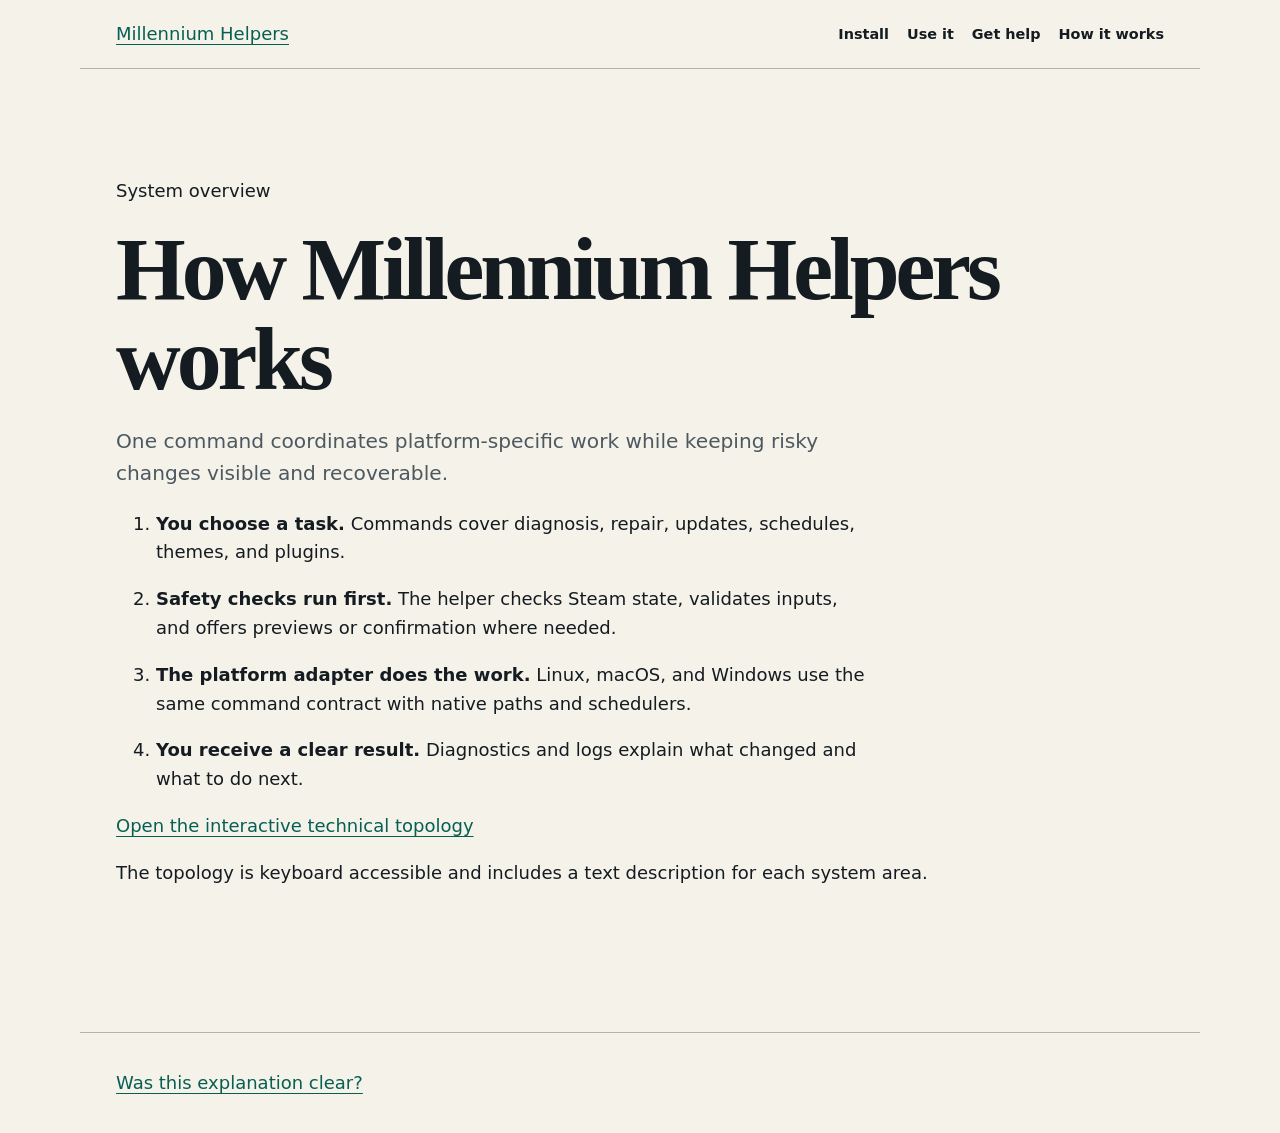
==== site/architecture/index.html @ 3569ba00 "feat(pages): add task-oriented user guides" ====
<!doctype html><html lang="en"><head><meta charset="utf-8"><meta name="viewport" content="width=device-width,initial-scale=1"><meta name="description" content="A plain-language introduction to how Millennium Helpers works."><meta property="og:title" content="How Millennium Helpers works"><meta property="og:description" content="Understand the command, safety, platform, and release layers before opening the technical map."><meta property="og:image" content="https://bolens.github.io/millennium-helpers/assets/og.png"><title>How it works | Millennium Helpers</title><link rel="icon" href="../assets/favicon.png"><link rel="stylesheet" href="../assets/site.css"><link rel="stylesheet" href="../assets/millennium.css"><script src="../assets/site.js" defer></script></head><body data-root="../"><a class="skip-link" href="#main">Skip to content</a><header class="docs-header"><a href="../">Millennium Helpers</a><nav aria-label="Primary"><a href="../install/">Install</a><a href="../guide/">Use it</a><a href="../help/">Get help</a><a aria-current="page" href="./">How it works</a></nav></header><main id="main" class="docs-main"><p class="eyebrow">System overview</p><h1>How Millennium Helpers works</h1><p class="lede">One command coordinates platform-specific work while keeping risky changes visible and recoverable.</p><ol class="architecture-steps"><li><strong>You choose a task.</strong> Commands cover diagnosis, repair, updates, schedules, themes, and plugins.</li><li><strong>Safety checks run first.</strong> The helper checks Steam state, validates inputs, and offers previews or confirmation where needed.</li><li><strong>The platform adapter does the work.</strong> Linux, macOS, and Windows use the same command contract with native paths and schedulers.</li><li><strong>You receive a clear result.</strong> Diagnostics and logs explain what changed and what to do next.</li></ol><p><a class="button" href="../docs/architecture/millennium-helpers.html">Open the interactive technical topology</a></p><p>The topology is keyboard accessible and includes a text description for each system area.</p></main><footer><a href="https://github.com/bolens/millennium-helpers/issues/new?title=Pages%20feedback%3A%20Architecture&amp;body=What%20was%20unclear%3F%20">Was this explanation clear?</a></footer></body></html>
---- site/assets/site.css ----
:root{--guide-bg:#f5f2e9;--guide-card:#fffdf7;--guide-ink:#141b21;--guide-muted:#4d5960;--guide-line:#b9b3a5;--guide-accent:#075f53;--guide-focus:#006dff;--guide-code:#0b1115;--guide-code-text:#f7f4e9;color-scheme:light;font-family:Inter,ui-sans-serif,system-ui,-apple-system,BlinkMacSystemFont,"Segoe UI",sans-serif;font-size:18px;line-height:1.6}*{box-sizing:border-box}html{scroll-behavior:smooth}body{margin:0;background:var(--guide-bg);color:var(--guide-ink)}a{color:var(--guide-accent);text-underline-offset:.2em}a:hover{text-decoration-thickness:3px}a:focus-visible,button:focus-visible,input:focus-visible,pre:focus-visible{outline:4px solid var(--guide-focus);outline-offset:3px}.sr-only{position:absolute!important;width:1px;height:1px;padding:0;margin:-1px;overflow:hidden;clip:rect(0,0,0,0);white-space:nowrap;border:0}.skip-link{position:fixed;z-index:20;left:1rem;top:1rem;transform:translateY(-180%);background:#fff;color:#000;padding:.6rem 1rem;font-weight:800}.skip-link:focus{transform:none}.docs-header{max-width:1120px;margin:auto;padding:1.1rem 2rem;display:flex;align-items:center;justify-content:space-between;border-bottom:1px solid var(--guide-line)}.docs-brand{color:var(--guide-ink);font-weight:900;text-decoration:none}.docs-nav{display:flex;align-items:center;gap:1rem}.docs-nav a{color:var(--guide-ink);font-size:.8rem;font-weight:750;text-decoration:none}.docs-search{display:flex}.docs-search input{width:10rem;border:1px solid var(--guide-line);background:var(--guide-card);color:var(--guide-ink);padding:.45rem .6rem}.docs-search button,.platform-picker button,.copy-button{border:2px solid var(--guide-ink);background:var(--guide-ink);color:#fff;font:inherit;font-size:.75rem;font-weight:850;padding:.4rem .7rem;cursor:pointer}.page-main{max-width:1120px;margin:auto;padding:5rem 2rem 7rem}.breadcrumbs{font-size:.78rem;margin-bottom:2rem}.page-hero{max-width:800px;margin-bottom:4rem}.page-kicker{text-transform:uppercase;letter-spacing:.15em;font-size:.7rem;font-weight:900;color:var(--guide-accent)}.page-hero h1{font-family:Georgia,"Times New Roman",serif;font-size:clamp(3rem,7vw,6rem);line-height:.95;letter-spacing:-.055em;margin:.3rem 0 1.2rem}.page-hero p{font-size:1.12rem;color:var(--guide-muted)}.page-grid{display:grid;grid-template-columns:repeat(2,1fr);gap:1rem}.doc-card{background:var(--guide-card);border:1px solid var(--guide-line);padding:1.6rem}.doc-card h2,.doc-card h3{margin-top:0}.doc-card p{color:var(--guide-muted)}pre{position:relative;background:var(--guide-code);color:var(--guide-code-text);padding:1rem 4.5rem 1rem 1rem;overflow:auto;font-size:.72rem}.copy-button{position:absolute;right:.5rem;top:.5rem;border-color:#c6cdd1;background:#172128}.platform-picker{display:flex;flex-wrap:wrap;gap:.5rem;margin:1.5rem 0 2rem}.platform-picker button[aria-pressed="true"]{background:var(--guide-accent);border-color:var(--guide-accent)}[hidden]{display:none!important}.task-list{border-top:1px solid var(--guide-line)}.task{padding:1.5rem 0;border-bottom:1px solid var(--guide-line);display:grid;grid-template-columns:1fr 1fr;gap:2rem;align-items:start}.task h2{margin-top:0}.callout{margin:2rem 0;padding:1.4rem;background:var(--guide-accent);color:#fff}.callout a{color:#fff}.search-page-form{display:flex;max-width:700px}.search-page-form input{flex:1;min-width:0;padding:.8rem;border:2px solid var(--guide-ink);font:inherit}.search-page-form button{border:2px solid var(--guide-ink);background:var(--guide-ink);color:#fff;padding:.8rem 1rem;font-weight:850}.search-results{list-style:none;padding:0;margin:2rem 0}.search-results li{padding:1rem 0;border-bottom:1px solid var(--guide-line)}.search-results a{font-size:1.1rem;font-weight:850}.search-results p{margin:.25rem 0;color:var(--guide-muted)}.feedback{margin-top:4rem;padding-top:2rem;border-top:1px solid var(--guide-line);font-size:.85rem}.docs-footer{max-width:1120px;margin:auto;padding:2rem;border-top:1px solid var(--guide-line);display:flex;justify-content:space-between;gap:1rem;font-size:.78rem}.docs-footer nav{display:flex;gap:1rem}@media(max-width:850px){.docs-nav>a{display:none}.page-grid,.task{grid-template-columns:1fr}.page-main{padding-top:3rem}}@media(max-width:520px){:root{font-size:16px}.docs-header,.page-main,.docs-footer{padding-inline:1.2rem}.docs-search input{width:7rem}.page-hero h1{font-size:3.25rem}.docs-footer{flex-direction:column}}@media(prefers-reduced-motion:reduce){html{scroll-behavior:auto}*{animation:none!important;transition:none!important}}@media(prefers-color-scheme:dark){:root{color-scheme:dark;--guide-bg:#12191d;--guide-card:#192328;--guide-ink:#f6f2e8;--guide-muted:#c7d0d4;--guide-line:#58636a;--guide-accent:#66d9bd;--guide-focus:#78aaff;--guide-code:#080d10}.docs-search button,.platform-picker button,.search-page-form button{background:#f6f2e8;color:#101820}.platform-picker button[aria-pressed="true"]{background:#064f46;color:#fff}.callout{background:#064f46}}@media(forced-colors: active){*{box-shadow:none!important}.copy-button,.platform-picker button,.docs-search button,.search-page-form button{border:2px solid ButtonText}.platform-picker button[aria-pressed="true"]{outline:3px solid Highlight}.callout{border:2px solid CanvasText}.sr-only{forced-color-adjust:none}}
---- site/assets/millennium.css ----
.docs-main{max-width:1120px;margin:auto;padding:5rem 2rem 7rem}.docs-main>h1{font-family:Georgia,"Times New Roman",serif;font-size:clamp(2.8rem,7vw,5.5rem);line-height:1;letter-spacing:-.045em;margin:.4rem 0 1.2rem}.docs-main>.lede{max-width:760px;font-size:1.12rem;color:var(--guide-muted)}.docs-header>nav{display:flex;gap:1rem}.docs-header>nav a{color:var(--guide-ink);font-size:.8rem;font-weight:750;text-decoration:none}.header-search{display:flex}.header-search input{width:10rem;padding:.45rem;border:1px solid var(--guide-line)}.header-search button,.os-picker button{border:2px solid var(--guide-ink);background:var(--guide-ink);color:#fff;font:inherit;font-size:.75rem;font-weight:850;padding:.4rem .7rem}.os-picker{display:flex;gap:.5rem;margin:1.5rem 0 2rem}.os-picker button[aria-pressed="true"]{background:var(--guide-accent);border-color:var(--guide-accent)}.task-grid{display:grid;grid-template-columns:repeat(2,1fr);gap:1rem;margin:2rem 0}.task-grid article,.docs-main>section{background:var(--guide-card);border:1px solid var(--guide-line);padding:1.5rem}.docs-main pre{position:relative;background:var(--guide-code);color:var(--guide-code-text);padding:1rem 4.5rem 1rem 1rem;overflow:auto}.docs-main+footer{max-width:1120px;margin:auto;padding:2rem;border-top:1px solid var(--guide-line)}.architecture-steps{max-width:760px}.architecture-steps li{margin:1rem 0}.visually-hidden{position:absolute!important;width:1px;height:1px;padding:0;margin:-1px;overflow:hidden;clip:rect(0,0,0,0);white-space:nowrap;border:0}@media(max-width:850px){.docs-header>nav a{display:none}.task-grid{grid-template-columns:1fr}.docs-main{padding-top:3rem}}@media(max-width:520px){.docs-main{padding-inline:1.2rem}.header-search input{width:7rem}}@media(forced-colors: active){.os-picker button,.header-search button{border:2px solid ButtonText}.os-picker button[aria-pressed="true"]{outline:3px solid Highlight}}
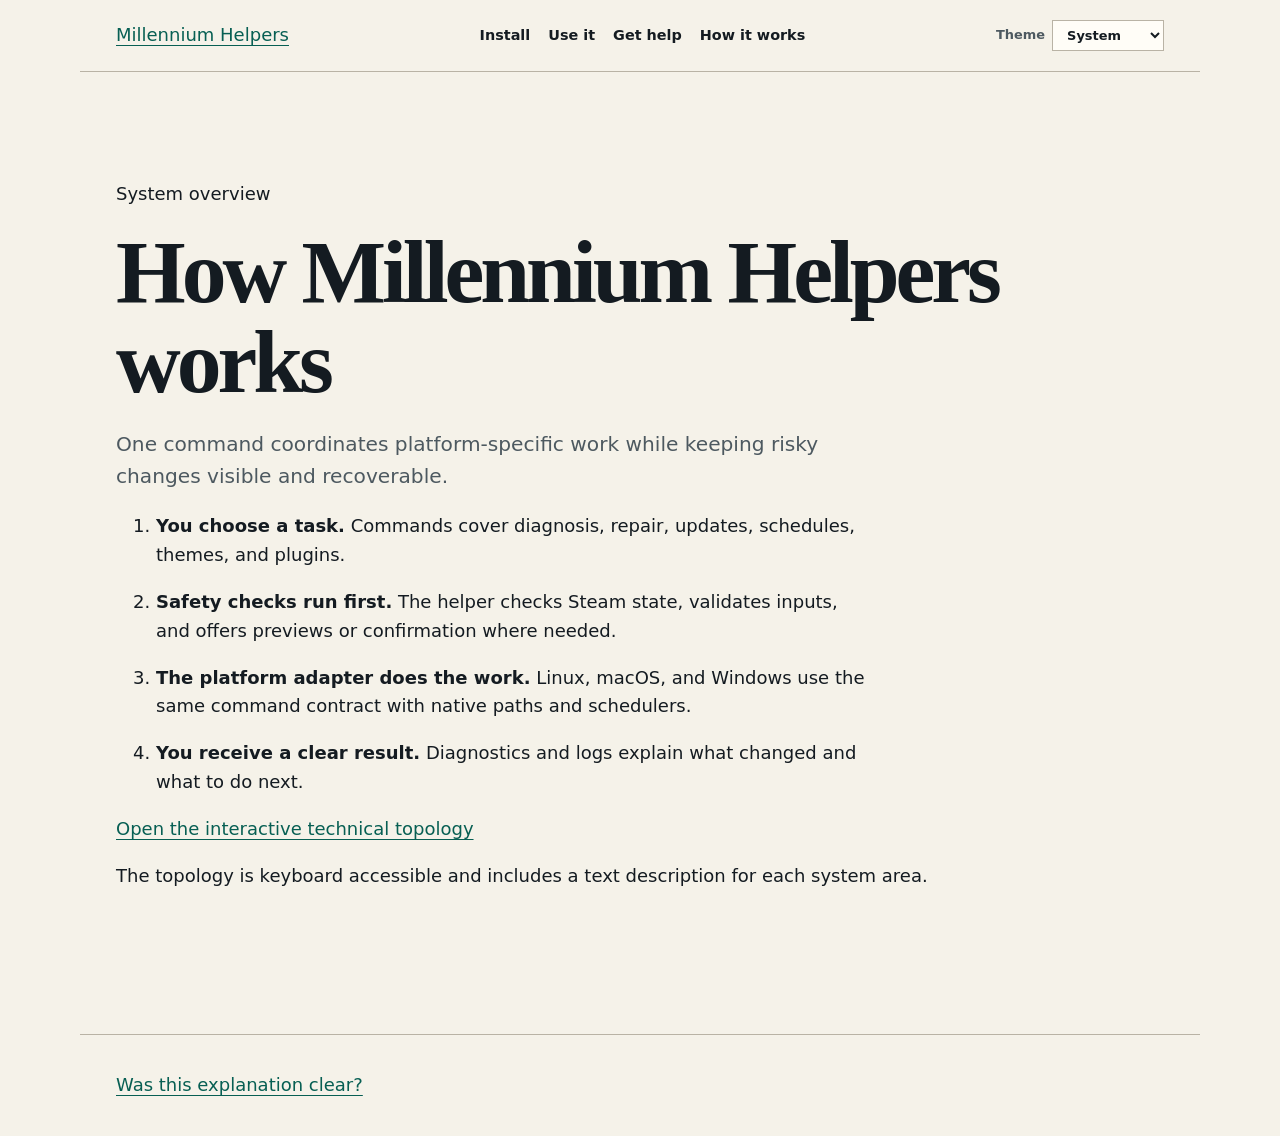
==== commit aac08ed7: "feat(pages): add adaptive color modes" ====
--- a/site/architecture/index.html
+++ b/site/architecture/index.html
@@ -1 +1,3 @@
-<!doctype html><html lang="en"><head><meta charset="utf-8"><meta name="viewport" content="width=device-width,initial-scale=1"><meta name="description" content="A plain-language introduction to how Millennium Helpers works."><meta property="og:title" content="How Millennium Helpers works"><meta property="og:description" content="Understand the command, safety, platform, and release layers before opening the technical map."><meta property="og:image" content="https://bolens.github.io/millennium-helpers/assets/og.png"><title>How it works | Millennium Helpers</title><link rel="icon" href="../assets/favicon.png"><link rel="stylesheet" href="../assets/site.css"><link rel="stylesheet" href="../assets/millennium.css"><script src="../assets/site.js" defer></script></head><body data-root="../"><a class="skip-link" href="#main">Skip to content</a><header class="docs-header"><a href="../">Millennium Helpers</a><nav aria-label="Primary"><a href="../install/">Install</a><a href="../guide/">Use it</a><a href="../help/">Get help</a><a aria-current="page" href="./">How it works</a></nav></header><main id="main" class="docs-main"><p class="eyebrow">System overview</p><h1>How Millennium Helpers works</h1><p class="lede">One command coordinates platform-specific work while keeping risky changes visible and recoverable.</p><ol class="architecture-steps"><li><strong>You choose a task.</strong> Commands cover diagnosis, repair, updates, schedules, themes, and plugins.</li><li><strong>Safety checks run first.</strong> The helper checks Steam state, validates inputs, and offers previews or confirmation where needed.</li><li><strong>The platform adapter does the work.</strong> Linux, macOS, and Windows use the same command contract with native paths and schedulers.</li><li><strong>You receive a clear result.</strong> Diagnostics and logs explain what changed and what to do next.</li></ol><p><a class="button" href="../docs/architecture/millennium-helpers.html">Open the interactive technical topology</a></p><p>The topology is keyboard accessible and includes a text description for each system area.</p></main><footer><a href="https://github.com/bolens/millennium-helpers/issues/new?title=Pages%20feedback%3A%20Architecture&amp;body=What%20was%20unclear%3F%20">Was this explanation clear?</a></footer></body></html>
+<!doctype html><html lang="en" data-color-mode-storage="millennium-site-color-mode"><head><meta charset="utf-8"><meta name="viewport" content="width=device-width,initial-scale=1"><meta name="description" content="A plain-language introduction to how Millennium Helpers works."><meta property="og:title" content="How Millennium Helpers works"><meta property="og:description" content="Understand the command, safety, platform, and release layers before opening the technical map."><meta property="og:image" content="https://bolens.github.io/millennium-helpers/assets/og.png"><title>How it works | Millennium Helpers</title><link rel="icon" href="../assets/favicon.png"><script src="../assets/theme.js"></script>
+<link rel="stylesheet" href="../assets/site.css">
+<link rel="stylesheet" href="../assets/theme-modes.css"><link rel="stylesheet" href="../assets/millennium.css"><script src="../assets/site.js" defer></script></head><body data-root="../"><a class="skip-link" href="#main">Skip to content</a><header class="docs-header"><a href="../">Millennium Helpers</a><nav aria-label="Primary"><a href="../install/">Install</a><a href="../guide/">Use it</a><a href="../help/">Get help</a><a aria-current="page" href="./">How it works</a></nav></header><main id="main" class="docs-main"><p class="eyebrow">System overview</p><h1>How Millennium Helpers works</h1><p class="lede">One command coordinates platform-specific work while keeping risky changes visible and recoverable.</p><ol class="architecture-steps"><li><strong>You choose a task.</strong> Commands cover diagnosis, repair, updates, schedules, themes, and plugins.</li><li><strong>Safety checks run first.</strong> The helper checks Steam state, validates inputs, and offers previews or confirmation where needed.</li><li><strong>The platform adapter does the work.</strong> Linux, macOS, and Windows use the same command contract with native paths and schedulers.</li><li><strong>You receive a clear result.</strong> Diagnostics and logs explain what changed and what to do next.</li></ol><p><a class="button" href="../docs/architecture/millennium-helpers.html">Open the interactive technical topology</a></p><p>The topology is keyboard accessible and includes a text description for each system area.</p></main><footer><a href="https://github.com/bolens/millennium-helpers/issues/new?title=Pages%20feedback%3A%20Architecture&amp;body=What%20was%20unclear%3F%20">Was this explanation clear?</a></footer></body></html>
--- a/site/assets/site.css
+++ b/site/assets/site.css
@@ -1 +1 @@
-:root{--guide-bg:#f5f2e9;--guide-card:#fffdf7;--guide-ink:#141b21;--guide-muted:#4d5960;--guide-line:#b9b3a5;--guide-accent:#075f53;--guide-focus:#006dff;--guide-code:#0b1115;--guide-code-text:#f7f4e9;color-scheme:light;font-family:Inter,ui-sans-serif,system-ui,-apple-system,BlinkMacSystemFont,"Segoe UI",sans-serif;font-size:18px;line-height:1.6}*{box-sizing:border-box}html{scroll-behavior:smooth}body{margin:0;background:var(--guide-bg);color:var(--guide-ink)}a{color:var(--guide-accent);text-underline-offset:.2em}a:hover{text-decoration-thickness:3px}a:focus-visible,button:focus-visible,input:focus-visible,pre:focus-visible{outline:4px solid var(--guide-focus);outline-offset:3px}.sr-only{position:absolute!important;width:1px;height:1px;padding:0;margin:-1px;overflow:hidden;clip:rect(0,0,0,0);white-space:nowrap;border:0}.skip-link{position:fixed;z-index:20;left:1rem;top:1rem;transform:translateY(-180%);background:#fff;color:#000;padding:.6rem 1rem;font-weight:800}.skip-link:focus{transform:none}.docs-header{max-width:1120px;margin:auto;padding:1.1rem 2rem;display:flex;align-items:center;justify-content:space-between;border-bottom:1px solid var(--guide-line)}.docs-brand{color:var(--guide-ink);font-weight:900;text-decoration:none}.docs-nav{display:flex;align-items:center;gap:1rem}.docs-nav a{color:var(--guide-ink);font-size:.8rem;font-weight:750;text-decoration:none}.docs-search{display:flex}.docs-search input{width:10rem;border:1px solid var(--guide-line);background:var(--guide-card);color:var(--guide-ink);padding:.45rem .6rem}.docs-search button,.platform-picker button,.copy-button{border:2px solid var(--guide-ink);background:var(--guide-ink);color:#fff;font:inherit;font-size:.75rem;font-weight:850;padding:.4rem .7rem;cursor:pointer}.page-main{max-width:1120px;margin:auto;padding:5rem 2rem 7rem}.breadcrumbs{font-size:.78rem;margin-bottom:2rem}.page-hero{max-width:800px;margin-bottom:4rem}.page-kicker{text-transform:uppercase;letter-spacing:.15em;font-size:.7rem;font-weight:900;color:var(--guide-accent)}.page-hero h1{font-family:Georgia,"Times New Roman",serif;font-size:clamp(3rem,7vw,6rem);line-height:.95;letter-spacing:-.055em;margin:.3rem 0 1.2rem}.page-hero p{font-size:1.12rem;color:var(--guide-muted)}.page-grid{display:grid;grid-template-columns:repeat(2,1fr);gap:1rem}.doc-card{background:var(--guide-card);border:1px solid var(--guide-line);padding:1.6rem}.doc-card h2,.doc-card h3{margin-top:0}.doc-card p{color:var(--guide-muted)}pre{position:relative;background:var(--guide-code);color:var(--guide-code-text);padding:1rem 4.5rem 1rem 1rem;overflow:auto;font-size:.72rem}.copy-button{position:absolute;right:.5rem;top:.5rem;border-color:#c6cdd1;background:#172128}.platform-picker{display:flex;flex-wrap:wrap;gap:.5rem;margin:1.5rem 0 2rem}.platform-picker button[aria-pressed="true"]{background:var(--guide-accent);border-color:var(--guide-accent)}[hidden]{display:none!important}.task-list{border-top:1px solid var(--guide-line)}.task{padding:1.5rem 0;border-bottom:1px solid var(--guide-line);display:grid;grid-template-columns:1fr 1fr;gap:2rem;align-items:start}.task h2{margin-top:0}.callout{margin:2rem 0;padding:1.4rem;background:var(--guide-accent);color:#fff}.callout a{color:#fff}.search-page-form{display:flex;max-width:700px}.search-page-form input{flex:1;min-width:0;padding:.8rem;border:2px solid var(--guide-ink);font:inherit}.search-page-form button{border:2px solid var(--guide-ink);background:var(--guide-ink);color:#fff;padding:.8rem 1rem;font-weight:850}.search-results{list-style:none;padding:0;margin:2rem 0}.search-results li{padding:1rem 0;border-bottom:1px solid var(--guide-line)}.search-results a{font-size:1.1rem;font-weight:850}.search-results p{margin:.25rem 0;color:var(--guide-muted)}.feedback{margin-top:4rem;padding-top:2rem;border-top:1px solid var(--guide-line);font-size:.85rem}.docs-footer{max-width:1120px;margin:auto;padding:2rem;border-top:1px solid var(--guide-line);display:flex;justify-content:space-between;gap:1rem;font-size:.78rem}.docs-footer nav{display:flex;gap:1rem}@media(max-width:850px){.docs-nav>a{display:none}.page-grid,.task{grid-template-columns:1fr}.page-main{padding-top:3rem}}@media(max-width:520px){:root{font-size:16px}.docs-header,.page-main,.docs-footer{padding-inline:1.2rem}.docs-search input{width:7rem}.page-hero h1{font-size:3.25rem}.docs-footer{flex-direction:column}}@media(prefers-reduced-motion:reduce){html{scroll-behavior:auto}*{animation:none!important;transition:none!important}}@media(prefers-color-scheme:dark){:root{color-scheme:dark;--guide-bg:#12191d;--guide-card:#192328;--guide-ink:#f6f2e8;--guide-muted:#c7d0d4;--guide-line:#58636a;--guide-accent:#66d9bd;--guide-focus:#78aaff;--guide-code:#080d10}.docs-search button,.platform-picker button,.search-page-form button{background:#f6f2e8;color:#101820}.platform-picker button[aria-pressed="true"]{background:#064f46;color:#fff}.callout{background:#064f46}}@media(forced-colors: active){*{box-shadow:none!important}.copy-button,.platform-picker button,.docs-search button,.search-page-form button{border:2px solid ButtonText}.platform-picker button[aria-pressed="true"]{outline:3px solid Highlight}.callout{border:2px solid CanvasText}.sr-only{forced-color-adjust:none}}
+:root{--guide-bg:#f5f2e9;--guide-card:#fffdf7;--guide-ink:#141b21;--guide-muted:#4d5960;--guide-line:#b9b3a5;--guide-accent:#075f53;--guide-focus:#006dff;--guide-code:#0b1115;--guide-code-text:#f7f4e9;color-scheme:light;font-family:Inter,ui-sans-serif,system-ui,-apple-system,BlinkMacSystemFont,"Segoe UI",sans-serif;font-size:18px;line-height:1.6}*{box-sizing:border-box}html{scroll-behavior:smooth}body{margin:0;background:var(--guide-bg);color:var(--guide-ink)}a{color:var(--guide-accent);text-underline-offset:.2em}a:hover{text-decoration-thickness:3px}a:focus-visible,button:focus-visible,input:focus-visible,pre:focus-visible{outline:4px solid var(--guide-focus);outline-offset:3px}.sr-only{position:absolute!important;width:1px;height:1px;padding:0;margin:-1px;overflow:hidden;clip:rect(0,0,0,0);white-space:nowrap;border:0}.skip-link{position:fixed;z-index:20;left:1rem;top:1rem;transform:translateY(-180%);background:#fff;color:#000;padding:.6rem 1rem;font-weight:800}.skip-link:focus{transform:none}.docs-header{max-width:1120px;margin:auto;padding:1.1rem 2rem;display:flex;align-items:center;justify-content:space-between;border-bottom:1px solid var(--guide-line)}.docs-brand{color:var(--guide-ink);font-weight:900;text-decoration:none}.docs-nav{display:flex;align-items:center;gap:1rem}.docs-nav a{color:var(--guide-ink);font-size:.8rem;font-weight:750;text-decoration:none}.docs-search{display:flex}.docs-search input{width:10rem;border:1px solid var(--guide-line);background:var(--guide-card);color:var(--guide-ink);padding:.45rem .6rem}.docs-search button,.platform-picker button,.copy-button{border:2px solid var(--guide-ink);background:var(--guide-ink);color:#fff;font:inherit;font-size:.75rem;font-weight:850;padding:.4rem .7rem;cursor:pointer}.page-main{max-width:1120px;margin:auto;padding:5rem 2rem 7rem}.breadcrumbs{font-size:.78rem;margin-bottom:2rem}.page-hero{max-width:800px;margin-bottom:4rem}.page-kicker{text-transform:uppercase;letter-spacing:.15em;font-size:.7rem;font-weight:900;color:var(--guide-accent)}.page-hero h1{font-family:Georgia,"Times New Roman",serif;font-size:clamp(3rem,7vw,6rem);line-height:.95;letter-spacing:-.055em;margin:.3rem 0 1.2rem}.page-hero p{font-size:1.12rem;color:var(--guide-muted)}.page-grid{display:grid;grid-template-columns:repeat(2,1fr);gap:1rem}.doc-card{background:var(--guide-card);border:1px solid var(--guide-line);padding:1.6rem}.doc-card h2,.doc-card h3{margin-top:0}.doc-card p{color:var(--guide-muted)}pre{position:relative;background:var(--guide-code);color:var(--guide-code-text);padding:1rem 4.5rem 1rem 1rem;overflow:auto;font-size:.72rem}.copy-button{position:absolute;right:.5rem;top:.5rem;border-color:#c6cdd1;background:#172128}.platform-picker{display:flex;flex-wrap:wrap;gap:.5rem;margin:1.5rem 0 2rem}.platform-picker button[aria-pressed="true"]{background:var(--guide-accent);border-color:var(--guide-accent)}[hidden]{display:none!important}.task-list{border-top:1px solid var(--guide-line)}.task{padding:1.5rem 0;border-bottom:1px solid var(--guide-line);display:grid;grid-template-columns:1fr 1fr;gap:2rem;align-items:start}.task h2{margin-top:0}.callout{margin:2rem 0;padding:1.4rem;background:var(--guide-accent);color:#fff}.callout a{color:#fff}.search-page-form{display:flex;max-width:700px}.search-page-form input{flex:1;min-width:0;padding:.8rem;border:2px solid var(--guide-ink);font:inherit}.search-page-form button{border:2px solid var(--guide-ink);background:var(--guide-ink);color:#fff;padding:.8rem 1rem;font-weight:850}.search-results{list-style:none;padding:0;margin:2rem 0}.search-results li{padding:1rem 0;border-bottom:1px solid var(--guide-line)}.search-results a{font-size:1.1rem;font-weight:850}.search-results p{margin:.25rem 0;color:var(--guide-muted)}.feedback{margin-top:4rem;padding-top:2rem;border-top:1px solid var(--guide-line);font-size:.85rem}.docs-footer{max-width:1120px;margin:auto;padding:2rem;border-top:1px solid var(--guide-line);display:flex;justify-content:space-between;gap:1rem;font-size:.78rem}.docs-footer nav{display:flex;gap:1rem}@media(min-width:100rem){.docs-header,.page-main,.docs-footer{max-width:1360px}.page-hero{max-width:900px}.task{grid-template-columns:.7fr 1.3fr;gap:5rem}}@media(max-width:850px){.docs-nav>a{display:none}.page-grid,.task{grid-template-columns:1fr}.page-main{padding-top:3rem}}@media(max-width:520px){:root{font-size:16px}.docs-header,.page-main,.docs-footer{padding-inline:1.2rem}.docs-search input{width:7rem}.page-hero h1{font-size:3.25rem}.docs-footer{flex-direction:column}}@media(prefers-reduced-motion:reduce){html{scroll-behavior:auto}*{animation:none!important;transition:none!important}}@media(prefers-color-scheme:dark){:root{color-scheme:dark;--guide-bg:#12191d;--guide-card:#192328;--guide-ink:#f6f2e8;--guide-muted:#c7d0d4;--guide-line:#58636a;--guide-accent:#66d9bd;--guide-focus:#78aaff;--guide-code:#080d10}.docs-search button,.platform-picker button,.search-page-form button{background:#f6f2e8;color:#101820}.platform-picker button[aria-pressed="true"]{background:#064f46;color:#fff}.callout{background:#064f46}}@media(forced-colors: active){*{box-shadow:none!important}.copy-button,.platform-picker button,.docs-search button,.search-page-form button{border:2px solid ButtonText}.platform-picker button[aria-pressed="true"]{outline:3px solid Highlight}.callout{border:2px solid CanvasText}.sr-only{forced-color-adjust:none}}
--- a/site/assets/theme-modes.css
+++ b/site/assets/theme-modes.css
@@ -0,0 +1,4 @@
+[data-color-scheme="light"]{color-scheme:light;--guide-bg:#f5f2e9;--guide-card:#fffdf7;--guide-ink:#141b21;--guide-muted:#4d5960;--guide-line:#b9b3a5;--guide-accent:#075f53;--guide-focus:#006dff;--guide-code:#0b1115}
+[data-color-scheme="dark"]{color-scheme:dark;--guide-bg:#12191d;--guide-card:#192328;--guide-ink:#f6f2e8;--guide-muted:#c7d0d4;--guide-line:#58636a;--guide-accent:#66d9bd;--guide-focus:#78aaff;--guide-code:#080d10}
+.color-mode-picker{display:inline-flex;align-items:center;gap:.4rem;color:var(--guide-muted);font-size:.72rem;font-weight:750}.color-mode-picker select{max-width:8rem;padding:.35rem .55rem;border:1px solid var(--guide-line);background:var(--guide-card);color:var(--guide-ink);font:inherit}
+@media(max-width:850px){.color-mode-picker span{position:absolute;width:1px;height:1px;overflow:hidden;clip:rect(0,0,0,0)}}
